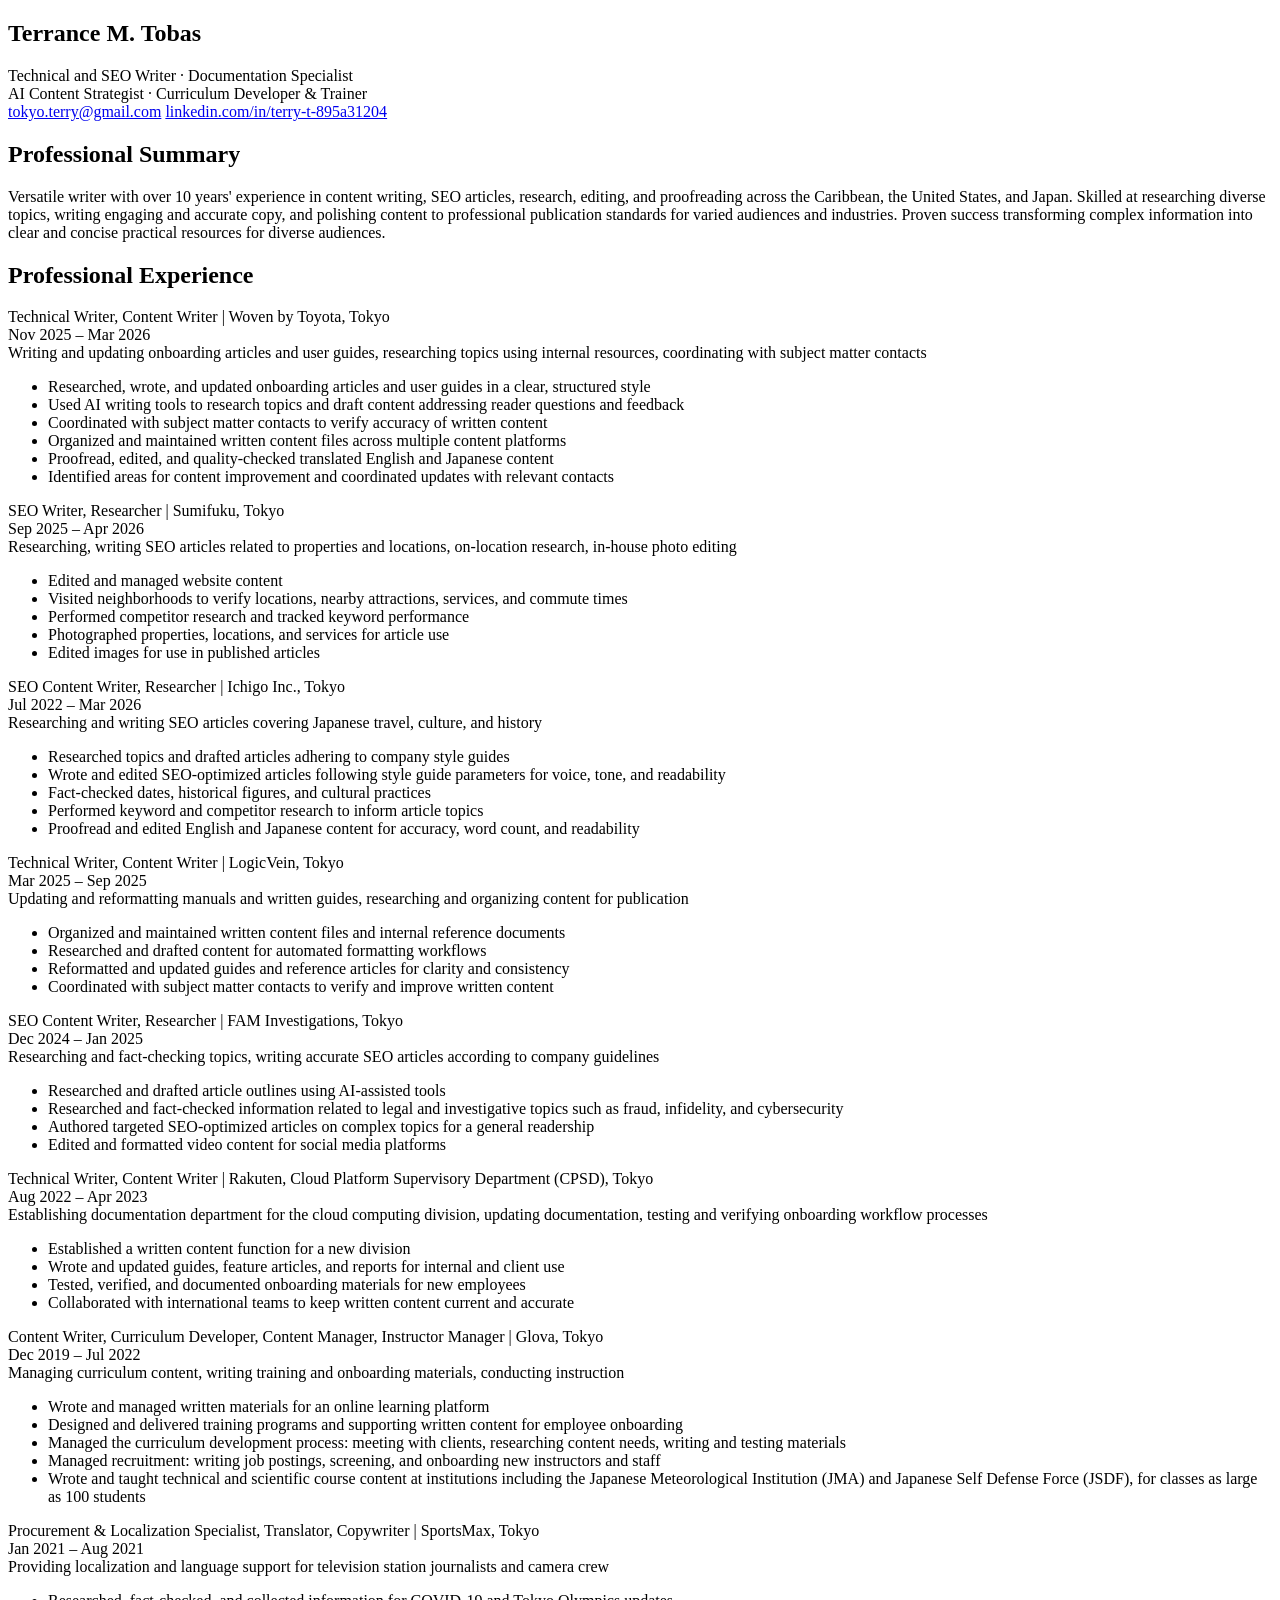
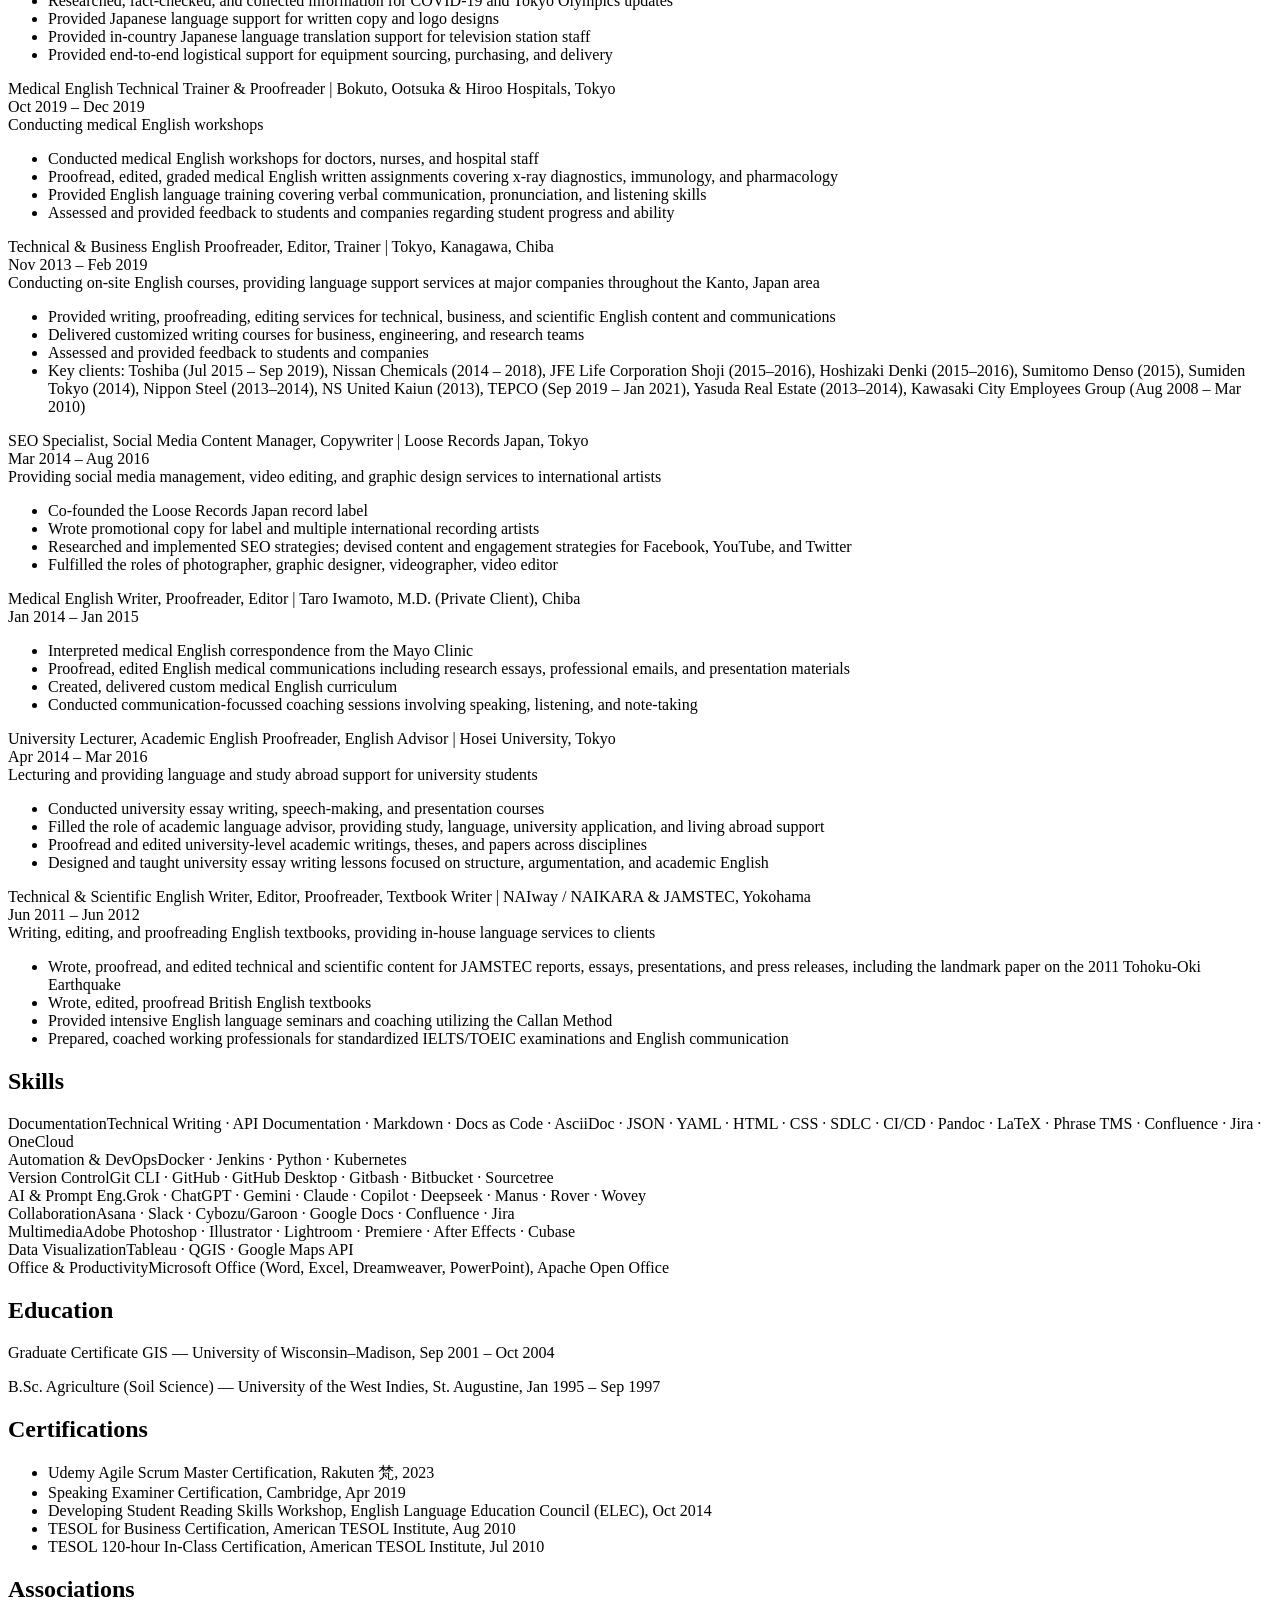
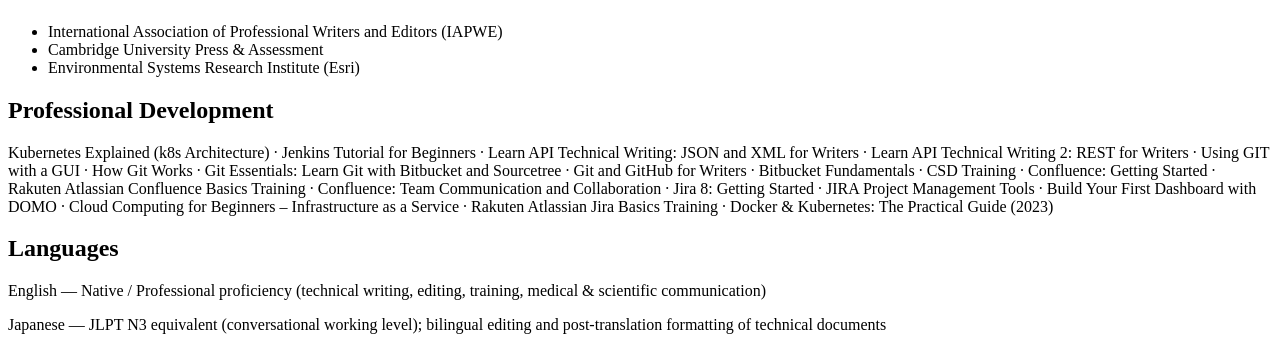
==== resume.html @ 7498632b "add terry resume files" ====
<!DOCTYPE html>
<html lang="en">
<head>
  <meta charset="utf-8">
  <meta name="viewport" content="width=device-width, initial-scale=1.0">
  <title>Terrance M. Tobas | Resume</title>
  <meta name="description" content="Resume of Terrance M. Tobas — Technical and SEO Writer, Documentation Specialist, AI Content Strategist, Curriculum Developer &amp; Trainer">
  <link rel="stylesheet" href="css/resume.css">
</head>
<body>

<article class="resume">

  <header class="resume-header">
    <h1>Terrance M. Tobas</h1>
    <div class="subtitle">Technical and SEO Writer &middot; Documentation Specialist<br>AI Content Strategist &middot; Curriculum Developer &amp; Trainer</div>
    <div class="contact-links">
      <a href="mailto:tokyo.terry@gmail.com">tokyo.terry@gmail.com</a>
      <a href="https://www.linkedin.com/in/terry-t-895a31204">linkedin.com/in/terry-t-895a31204</a>
    </div>
  </header>

  <h2>Professional Summary</h2>
  <p>Versatile writer with over 10 years' experience in content writing, SEO articles, research, editing, and proofreading across the Caribbean, the United States, and Japan. Skilled at researching diverse topics, writing engaging and accurate copy, and polishing content to professional publication standards for varied audiences and industries. Proven success transforming complex information into clear and concise practical resources for diverse audiences.</p>

  <h2>Professional Experience</h2>

  <div class="job">
    <div class="job-header">
      <div class="job-title">Technical Writer, Content Writer <span class="company">| Woven by Toyota, Tokyo</span></div>
      <div class="job-dates">Nov 2025 &ndash; Mar 2026</div>
    </div>
    <div class="job-summary">Writing and updating onboarding articles and user guides, researching topics using internal resources, coordinating with subject matter contacts</div>
    <ul>
      <li>Researched, wrote, and updated onboarding articles and user guides in a clear, structured style</li>
      <li>Used AI writing tools to research topics and draft content addressing reader questions and feedback</li>
      <li>Coordinated with subject matter contacts to verify accuracy of written content</li>
      <li>Organized and maintained written content files across multiple content platforms</li>
      <li>Proofread, edited, and quality-checked translated English and Japanese content</li>
      <li>Identified areas for content improvement and coordinated updates with relevant contacts</li>
    </ul>
  </div>

  <div class="job">
    <div class="job-header">
      <div class="job-title">SEO Writer, Researcher <span class="company">| Sumifuku, Tokyo</span></div>
      <div class="job-dates">Sep 2025 &ndash; Apr 2026</div>
    </div>
    <div class="job-summary">Researching, writing SEO articles related to properties and locations, on-location research, in-house photo editing</div>
    <ul>
      <li>Edited and managed website content</li>
      <li>Visited neighborhoods to verify locations, nearby attractions, services, and commute times</li>
      <li>Performed competitor research and tracked keyword performance</li>
      <li>Photographed properties, locations, and services for article use</li>
      <li>Edited images for use in published articles</li>
    </ul>
  </div>

  <div class="job">
    <div class="job-header">
      <div class="job-title">SEO Content Writer, Researcher <span class="company">| Ichigo Inc., Tokyo</span></div>
      <div class="job-dates">Jul 2022 &ndash; Mar 2026</div>
    </div>
    <div class="job-summary">Researching and writing SEO articles covering Japanese travel, culture, and history</div>
    <ul>
      <li>Researched topics and drafted articles adhering to company style guides</li>
      <li>Wrote and edited SEO-optimized articles following style guide parameters for voice, tone, and readability</li>
      <li>Fact-checked dates, historical figures, and cultural practices</li>
      <li>Performed keyword and competitor research to inform article topics</li>
      <li>Proofread and edited English and Japanese content for accuracy, word count, and readability</li>
    </ul>
  </div>

  <div class="job">
    <div class="job-header">
      <div class="job-title">Technical Writer, Content Writer <span class="company">| LogicVein, Tokyo</span></div>
      <div class="job-dates">Mar 2025 &ndash; Sep 2025</div>
    </div>
    <div class="job-summary">Updating and reformatting manuals and written guides, researching and organizing content for publication</div>
    <ul>
      <li>Organized and maintained written content files and internal reference documents</li>
      <li>Researched and drafted content for automated formatting workflows</li>
      <li>Reformatted and updated guides and reference articles for clarity and consistency</li>
      <li>Coordinated with subject matter contacts to verify and improve written content</li>
    </ul>
  </div>

  <div class="job">
    <div class="job-header">
      <div class="job-title">SEO Content Writer, Researcher <span class="company">| FAM Investigations, Tokyo</span></div>
      <div class="job-dates">Dec 2024 &ndash; Jan 2025</div>
    </div>
    <div class="job-summary">Researching and fact-checking topics, writing accurate SEO articles according to company guidelines</div>
    <ul>
      <li>Researched and drafted article outlines using AI-assisted tools</li>
      <li>Researched and fact-checked information related to legal and investigative topics such as fraud, infidelity, and cybersecurity</li>
      <li>Authored targeted SEO-optimized articles on complex topics for a general readership</li>
      <li>Edited and formatted video content for social media platforms</li>
    </ul>
  </div>

  <div class="job">
    <div class="job-header">
      <div class="job-title">Technical Writer, Content Writer <span class="company">| Rakuten, Cloud Platform Supervisory Department (CPSD), Tokyo</span></div>
      <div class="job-dates">Aug 2022 &ndash; Apr 2023</div>
    </div>
    <div class="job-summary">Establishing documentation department for the cloud computing division, updating documentation, testing and verifying onboarding workflow processes</div>
    <ul>
      <li>Established a written content function for a new division</li>
      <li>Wrote and updated guides, feature articles, and reports for internal and client use</li>
      <li>Tested, verified, and documented onboarding materials for new employees</li>
      <li>Collaborated with international teams to keep written content current and accurate</li>
    </ul>
  </div>

  <div class="job">
    <div class="job-header">
      <div class="job-title">Content Writer, Curriculum Developer, Content Manager, Instructor Manager <span class="company">| Glova, Tokyo</span></div>
      <div class="job-dates">Dec 2019 &ndash; Jul 2022</div>
    </div>
    <div class="job-summary">Managing curriculum content, writing training and onboarding materials, conducting instruction</div>
    <ul>
      <li>Wrote and managed written materials for an online learning platform</li>
      <li>Designed and delivered training programs and supporting written content for employee onboarding</li>
      <li>Managed the curriculum development process: meeting with clients, researching content needs, writing and testing materials</li>
      <li>Managed recruitment: writing job postings, screening, and onboarding new instructors and staff</li>
      <li>Wrote and taught technical and scientific course content at institutions including the Japanese Meteorological Institution (JMA) and Japanese Self Defense Force (JSDF), for classes as large as 100 students</li>
    </ul>
  </div>

  <div class="job">
    <div class="job-header">
      <div class="job-title">Procurement &amp; Localization Specialist, Translator, Copywriter <span class="company">| SportsMax, Tokyo</span></div>
      <div class="job-dates">Jan 2021 &ndash; Aug 2021</div>
    </div>
    <div class="job-summary">Providing localization and language support for television station journalists and camera crew</div>
    <ul>
      <li>Researched, fact-checked, and collected information for COVID-19 and Tokyo Olympics updates</li>
      <li>Provided Japanese language support for written copy and logo designs</li>
      <li>Provided in-country Japanese language translation support for television station staff</li>
      <li>Provided end-to-end logistical support for equipment sourcing, purchasing, and delivery</li>
    </ul>
  </div>

  <div class="job">
    <div class="job-header">
      <div class="job-title">Medical English Technical Trainer &amp; Proofreader <span class="company">| Bokuto, Ootsuka &amp; Hiroo Hospitals, Tokyo</span></div>
      <div class="job-dates">Oct 2019 &ndash; Dec 2019</div>
    </div>
    <div class="job-summary">Conducting medical English workshops</div>
    <ul>
      <li>Conducted medical English workshops for doctors, nurses, and hospital staff</li>
      <li>Proofread, edited, graded medical English written assignments covering x-ray diagnostics, immunology, and pharmacology</li>
      <li>Provided English language training covering verbal communication, pronunciation, and listening skills</li>
      <li>Assessed and provided feedback to students and companies regarding student progress and ability</li>
    </ul>
  </div>

  <div class="job">
    <div class="job-header">
      <div class="job-title">Technical &amp; Business English Proofreader, Editor, Trainer <span class="company">| Tokyo, Kanagawa, Chiba</span></div>
      <div class="job-dates">Nov 2013 &ndash; Feb 2019</div>
    </div>
    <div class="job-summary">Conducting on-site English courses, providing language support services at major companies throughout the Kanto, Japan area</div>
    <ul>
      <li>Provided writing, proofreading, editing services for technical, business, and scientific English content and communications</li>
      <li>Delivered customized writing courses for business, engineering, and research teams</li>
      <li>Assessed and provided feedback to students and companies</li>
      <li>Key clients: Toshiba (Jul 2015 &ndash; Sep 2019), Nissan Chemicals (2014 &ndash; 2018), JFE Life Corporation Shoji (2015&ndash;2016), Hoshizaki Denki (2015&ndash;2016), Sumitomo Denso (2015), Sumiden Tokyo (2014), Nippon Steel (2013&ndash;2014), NS United Kaiun (2013), TEPCO (Sep 2019 &ndash; Jan 2021), Yasuda Real Estate (2013&ndash;2014), Kawasaki City Employees Group (Aug 2008 &ndash; Mar 2010)</li>
    </ul>
  </div>

  <div class="job">
    <div class="job-header">
      <div class="job-title">SEO Specialist, Social Media Content Manager, Copywriter <span class="company">| Loose Records Japan, Tokyo</span></div>
      <div class="job-dates">Mar 2014 &ndash; Aug 2016</div>
    </div>
    <div class="job-summary">Providing social media management, video editing, and graphic design services to international artists</div>
    <ul>
      <li>Co-founded the Loose Records Japan record label</li>
      <li>Wrote promotional copy for label and multiple international recording artists</li>
      <li>Researched and implemented SEO strategies; devised content and engagement strategies for Facebook, YouTube, and Twitter</li>
      <li>Fulfilled the roles of photographer, graphic designer, videographer, video editor</li>
    </ul>
  </div>

  <div class="job">
    <div class="job-header">
      <div class="job-title">Medical English Writer, Proofreader, Editor <span class="company">| Taro Iwamoto, M.D. (Private Client), Chiba</span></div>
      <div class="job-dates">Jan 2014 &ndash; Jan 2015</div>
    </div>
    <ul>
      <li>Interpreted medical English correspondence from the Mayo Clinic</li>
      <li>Proofread, edited English medical communications including research essays, professional emails, and presentation materials</li>
      <li>Created, delivered custom medical English curriculum</li>
      <li>Conducted communication-focussed coaching sessions involving speaking, listening, and note-taking</li>
    </ul>
  </div>

  <div class="job">
    <div class="job-header">
      <div class="job-title">University Lecturer, Academic English Proofreader, English Advisor <span class="company">| Hosei University, Tokyo</span></div>
      <div class="job-dates">Apr 2014 &ndash; Mar 2016</div>
    </div>
    <div class="job-summary">Lecturing and providing language and study abroad support for university students</div>
    <ul>
      <li>Conducted university essay writing, speech-making, and presentation courses</li>
      <li>Filled the role of academic language advisor, providing study, language, university application, and living abroad support</li>
      <li>Proofread and edited university-level academic writings, theses, and papers across disciplines</li>
      <li>Designed and taught university essay writing lessons focused on structure, argumentation, and academic English</li>
    </ul>
  </div>

  <div class="job">
    <div class="job-header">
      <div class="job-title">Technical &amp; Scientific English Writer, Editor, Proofreader, Textbook Writer <span class="company">| NAIway / NAIKARA &amp; JAMSTEC, Yokohama</span></div>
      <div class="job-dates">Jun 2011 &ndash; Jun 2012</div>
    </div>
    <div class="job-summary">Writing, editing, and proofreading English textbooks, providing in-house language services to clients</div>
    <ul>
      <li>Wrote, proofread, and edited technical and scientific content for JAMSTEC reports, essays, presentations, and press releases, including the landmark paper on the 2011 Tohoku-Oki Earthquake</li>
      <li>Wrote, edited, proofread British English textbooks</li>
      <li>Provided intensive English language seminars and coaching utilizing the Callan Method</li>
      <li>Prepared, coached working professionals for standardized IELTS/TOEIC examinations and English communication</li>
    </ul>
  </div>

  <h2>Skills</h2>
  <div class="skills">
    <div class="skill-row"><span class="label">Documentation</span><span>Technical Writing &middot; API Documentation &middot; Markdown &middot; Docs as Code &middot; AsciiDoc &middot; JSON &middot; YAML &middot; HTML &middot; CSS &middot; SDLC &middot; CI/CD &middot; Pandoc &middot; LaTeX &middot; Phrase TMS &middot; Confluence &middot; Jira &middot; OneCloud</span></div>
    <div class="skill-row"><span class="label">Automation &amp; DevOps</span><span>Docker &middot; Jenkins &middot; Python &middot; Kubernetes</span></div>
    <div class="skill-row"><span class="label">Version Control</span><span>Git CLI &middot; GitHub &middot; GitHub Desktop &middot; Gitbash &middot; Bitbucket &middot; Sourcetree</span></div>
    <div class="skill-row"><span class="label">AI &amp; Prompt Eng.</span><span>Grok &middot; ChatGPT &middot; Gemini &middot; Claude &middot; Copilot &middot; Deepseek &middot; Manus &middot; Rover &middot; Wovey</span></div>
    <div class="skill-row"><span class="label">Collaboration</span><span>Asana &middot; Slack &middot; Cybozu/Garoon &middot; Google Docs &middot; Confluence &middot; Jira</span></div>
    <div class="skill-row"><span class="label">Multimedia</span><span>Adobe Photoshop &middot; Illustrator &middot; Lightroom &middot; Premiere &middot; After Effects &middot; Cubase</span></div>
    <div class="skill-row"><span class="label">Data Visualization</span><span>Tableau &middot; QGIS &middot; Google Maps API</span></div>
    <div class="skill-row"><span class="label">Office &amp; Productivity</span><span>Microsoft Office (Word, Excel, Dreamweaver, PowerPoint), Apache Open Office</span></div>
  </div>

  <h2>Education</h2>
  <div class="education">
    <p class="education-item">Graduate Certificate GIS &mdash; University of Wisconsin&ndash;Madison<span class="dates-hidden">, Sep 2001 &ndash; Oct 2004</span></p>
    <p class="education-item">B.Sc. Agriculture (Soil Science) &mdash; University of the West Indies, St. Augustine<span class="dates-hidden">, Jan 1995 &ndash; Sep 1997</span></p>
  </div>

  <h2>Certifications</h2>
  <ul>
    <li>Udemy Agile Scrum Master Certification, Rakuten &#26805;, 2023</li>
    <li>Speaking Examiner Certification, Cambridge, Apr 2019</li>
    <li>Developing Student Reading Skills Workshop, English Language Education Council (ELEC), Oct 2014</li>
    <li>TESOL for Business Certification, American TESOL Institute, Aug 2010</li>
    <li>TESOL 120-hour In-Class Certification, American TESOL Institute, Jul 2010</li>
  </ul>

  <h2>Associations</h2>
  <ul>
    <li>International Association of Professional Writers and Editors (IAPWE)</li>
    <li>Cambridge University Press &amp; Assessment</li>
    <li>Environmental Systems Research Institute (Esri)</li>
  </ul>

  <h2>Professional Development</h2>
  <p>Kubernetes Explained (k8s Architecture) &middot; Jenkins Tutorial for Beginners &middot; Learn API Technical Writing: JSON and XML for Writers &middot; Learn API Technical Writing 2: REST for Writers &middot; Using GIT with a GUI &middot; How Git Works &middot; Git Essentials: Learn Git with Bitbucket and Sourcetree &middot; Git and GitHub for Writers &middot; Bitbucket Fundamentals &middot; CSD Training &middot; Confluence: Getting Started &middot; Rakuten Atlassian Confluence Basics Training &middot; Confluence: Team Communication and Collaboration &middot; Jira 8: Getting Started &middot; JIRA Project Management Tools &middot; Build Your First Dashboard with DOMO &middot; Cloud Computing for Beginners &ndash; Infrastructure as a Service &middot; Rakuten Atlassian Jira Basics Training &middot; Docker &amp; Kubernetes: The Practical Guide (2023)</p>

  <h2>Languages</h2>
  <p class="tight">English &mdash; Native / Professional proficiency (technical writing, editing, training, medical &amp; scientific communication)</p>
  <p>Japanese &mdash; JLPT N3 equivalent (conversational working level); bilingual editing and post-translation formatting of technical documents</p>

</article>

</body>
</html>
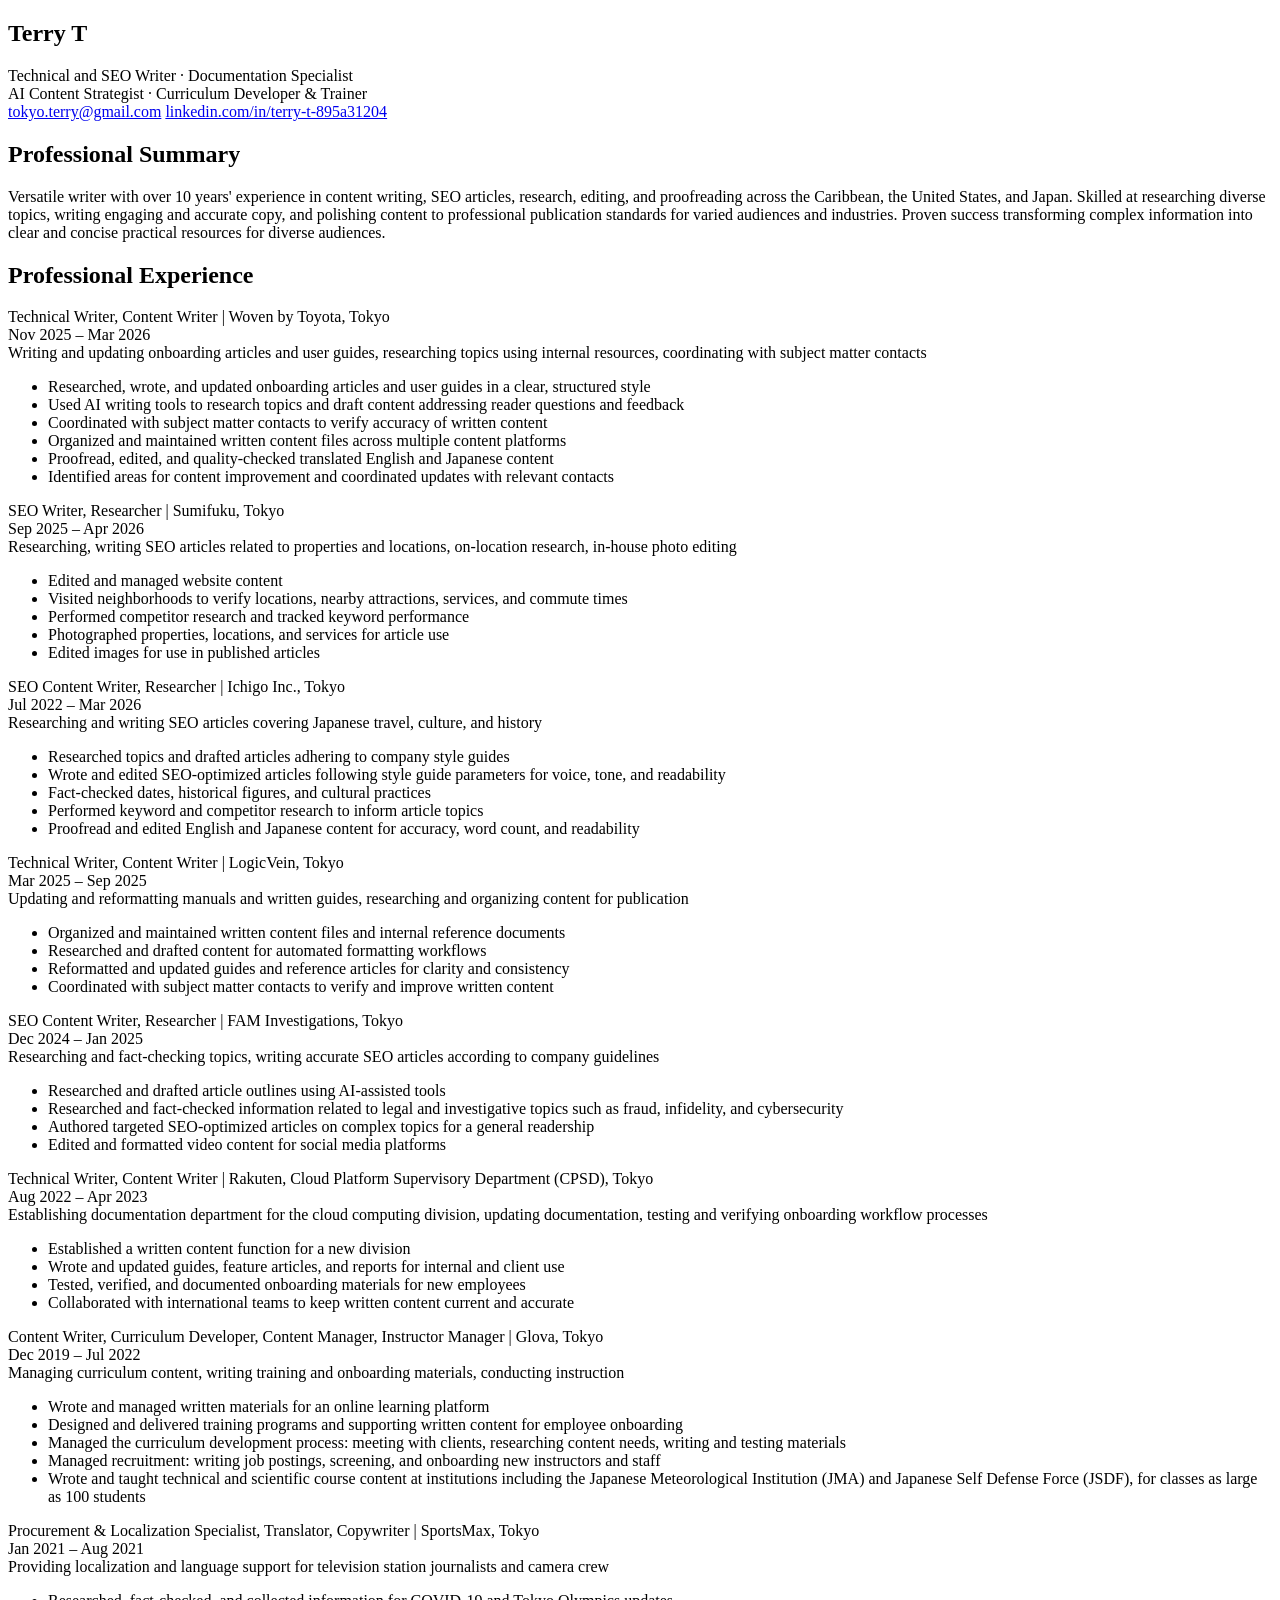
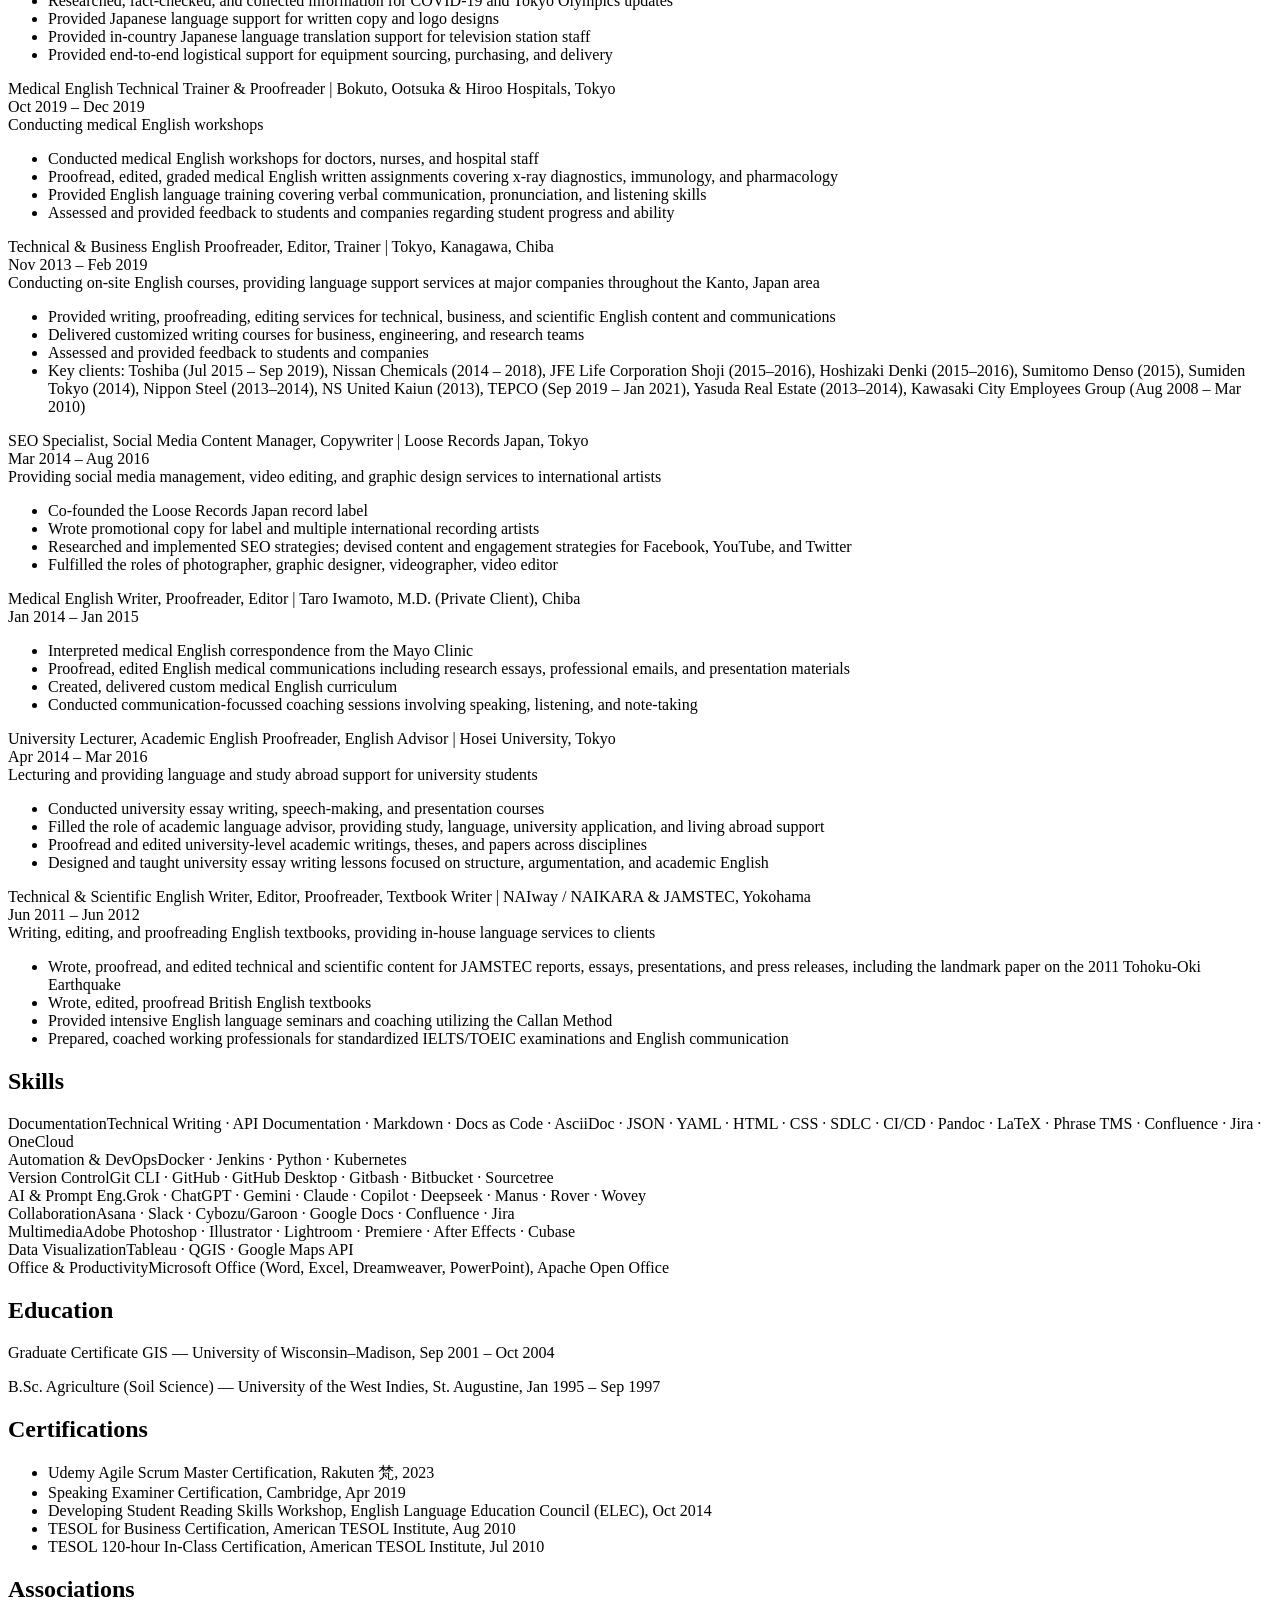
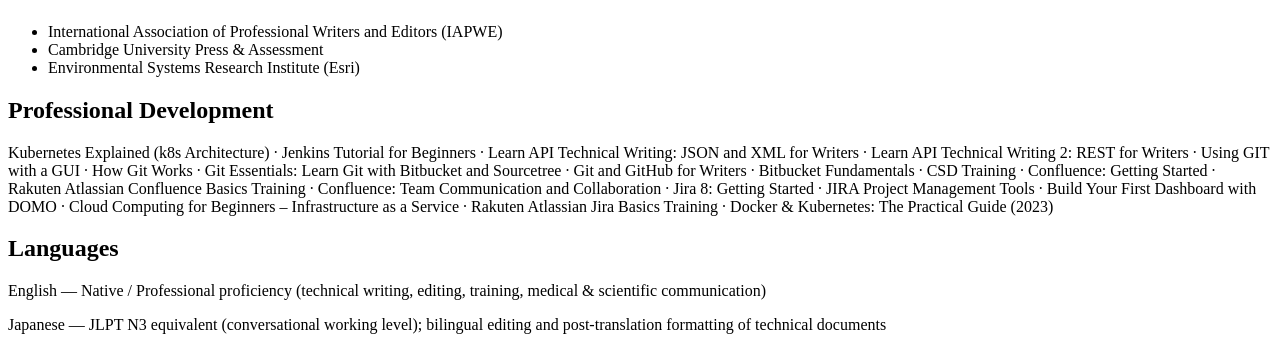
==== commit 452ec220: "Update name in resume header" ====
--- a/resume.html
+++ b/resume.html
@@ -12,7 +12,7 @@
 <article class="resume">
 
   <header class="resume-header">
-    <h1>Terrance M. Tobas</h1>
+    <h1>Terry T</h1>
     <div class="subtitle">Technical and SEO Writer &middot; Documentation Specialist<br>AI Content Strategist &middot; Curriculum Developer &amp; Trainer</div>
     <div class="contact-links">
       <a href="mailto:tokyo.terry@gmail.com">tokyo.terry@gmail.com</a>
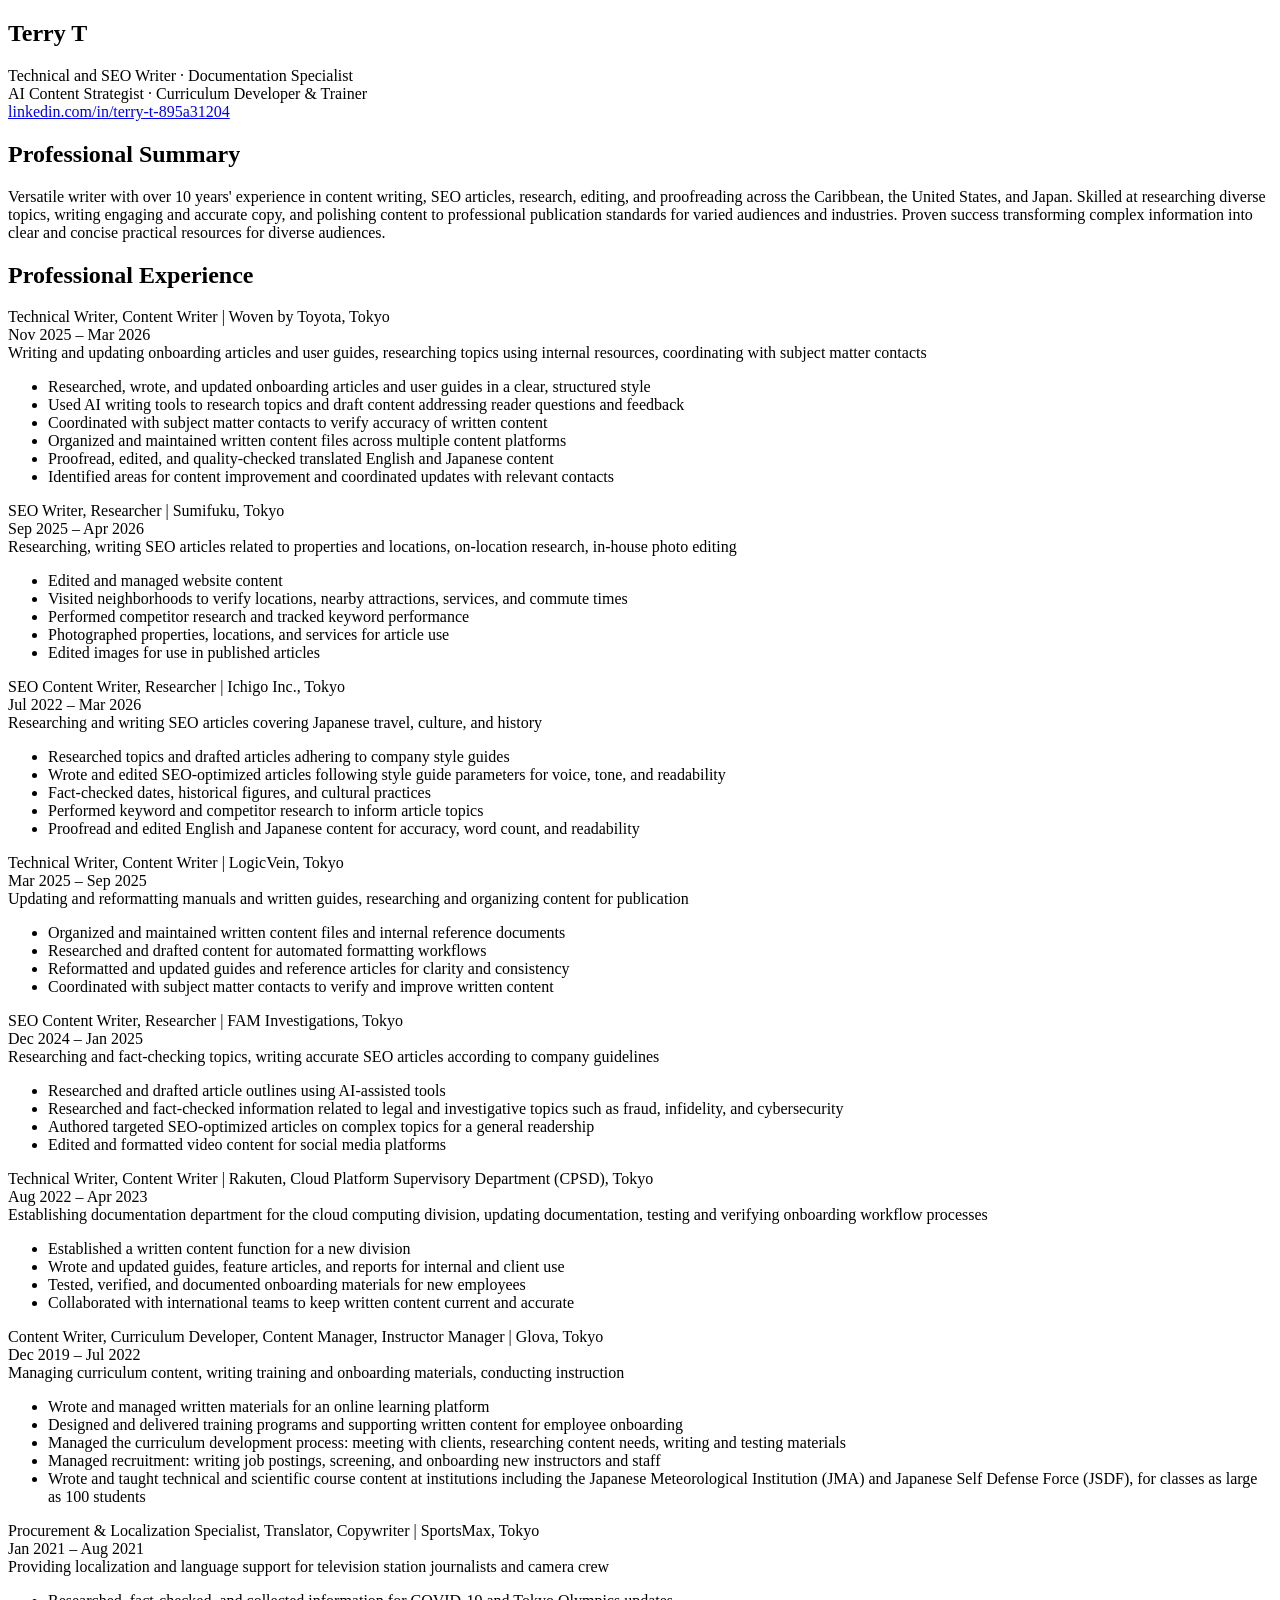
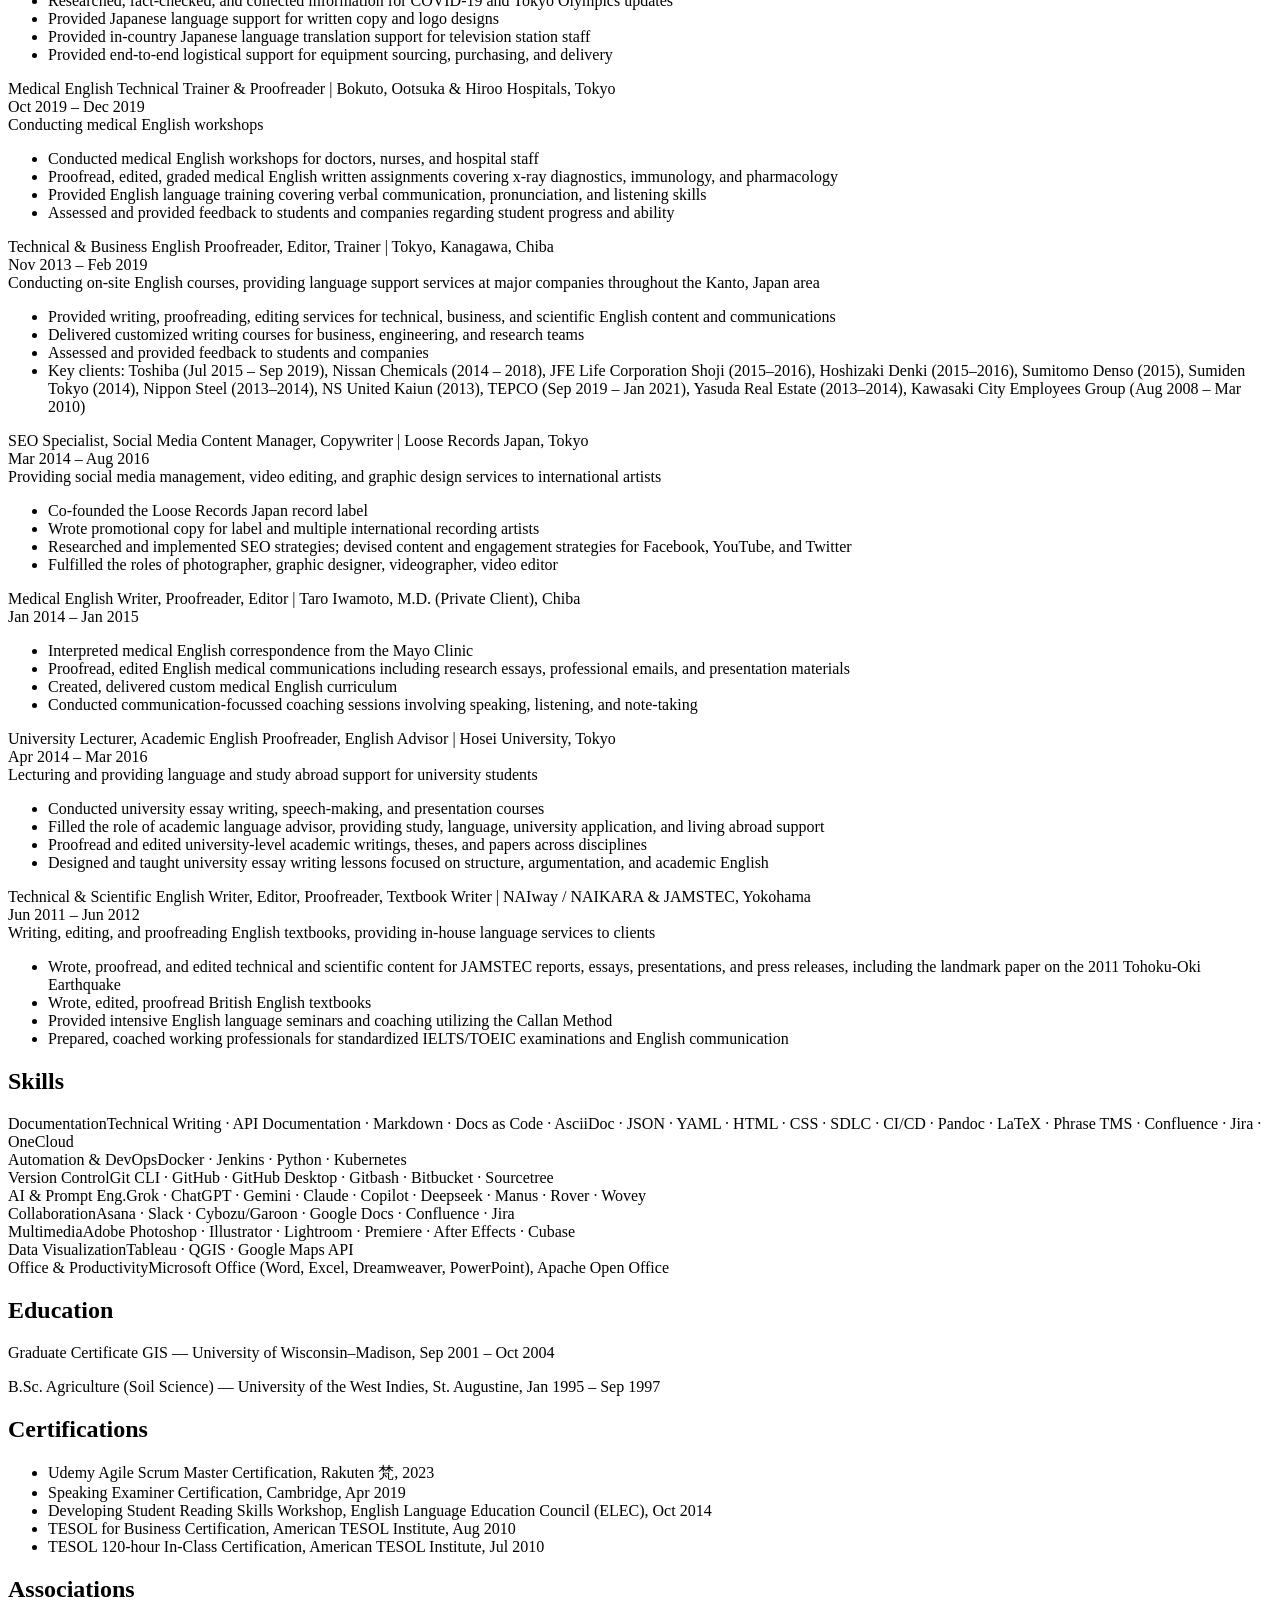
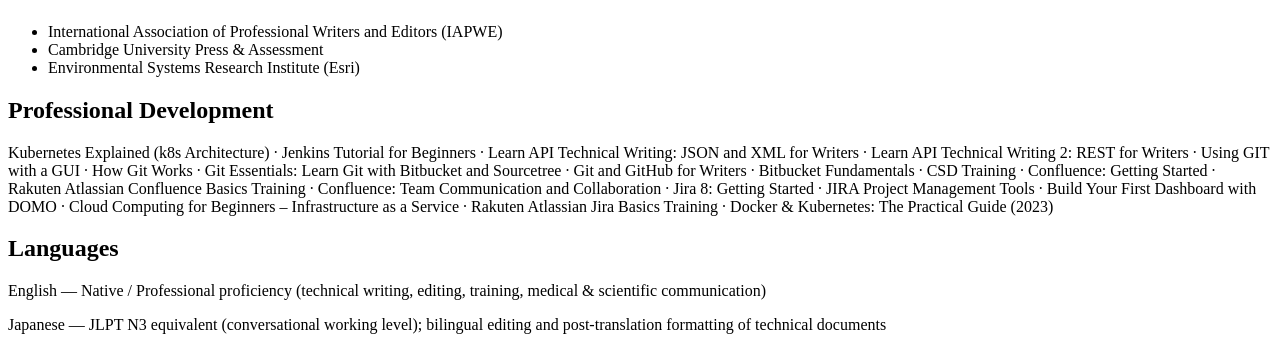
==== commit 351bf40c: "Remove email link from resume Removed email link from the resume header." ====
--- a/resume.html
+++ b/resume.html
@@ -3,7 +3,7 @@
 <head>
   <meta charset="utf-8">
   <meta name="viewport" content="width=device-width, initial-scale=1.0">
-  <title>Terrance M. Tobas | Resume</title>
+  <title>Terry T | Resume</title>
   <meta name="description" content="Resume of Terrance M. Tobas — Technical and SEO Writer, Documentation Specialist, AI Content Strategist, Curriculum Developer &amp; Trainer">
   <link rel="stylesheet" href="css/resume.css">
 </head>
@@ -15,7 +15,6 @@
     <h1>Terry T</h1>
     <div class="subtitle">Technical and SEO Writer &middot; Documentation Specialist<br>AI Content Strategist &middot; Curriculum Developer &amp; Trainer</div>
     <div class="contact-links">
-      <a href="mailto:tokyo.terry@gmail.com">tokyo.terry@gmail.com</a>
       <a href="https://www.linkedin.com/in/terry-t-895a31204">linkedin.com/in/terry-t-895a31204</a>
     </div>
   </header>
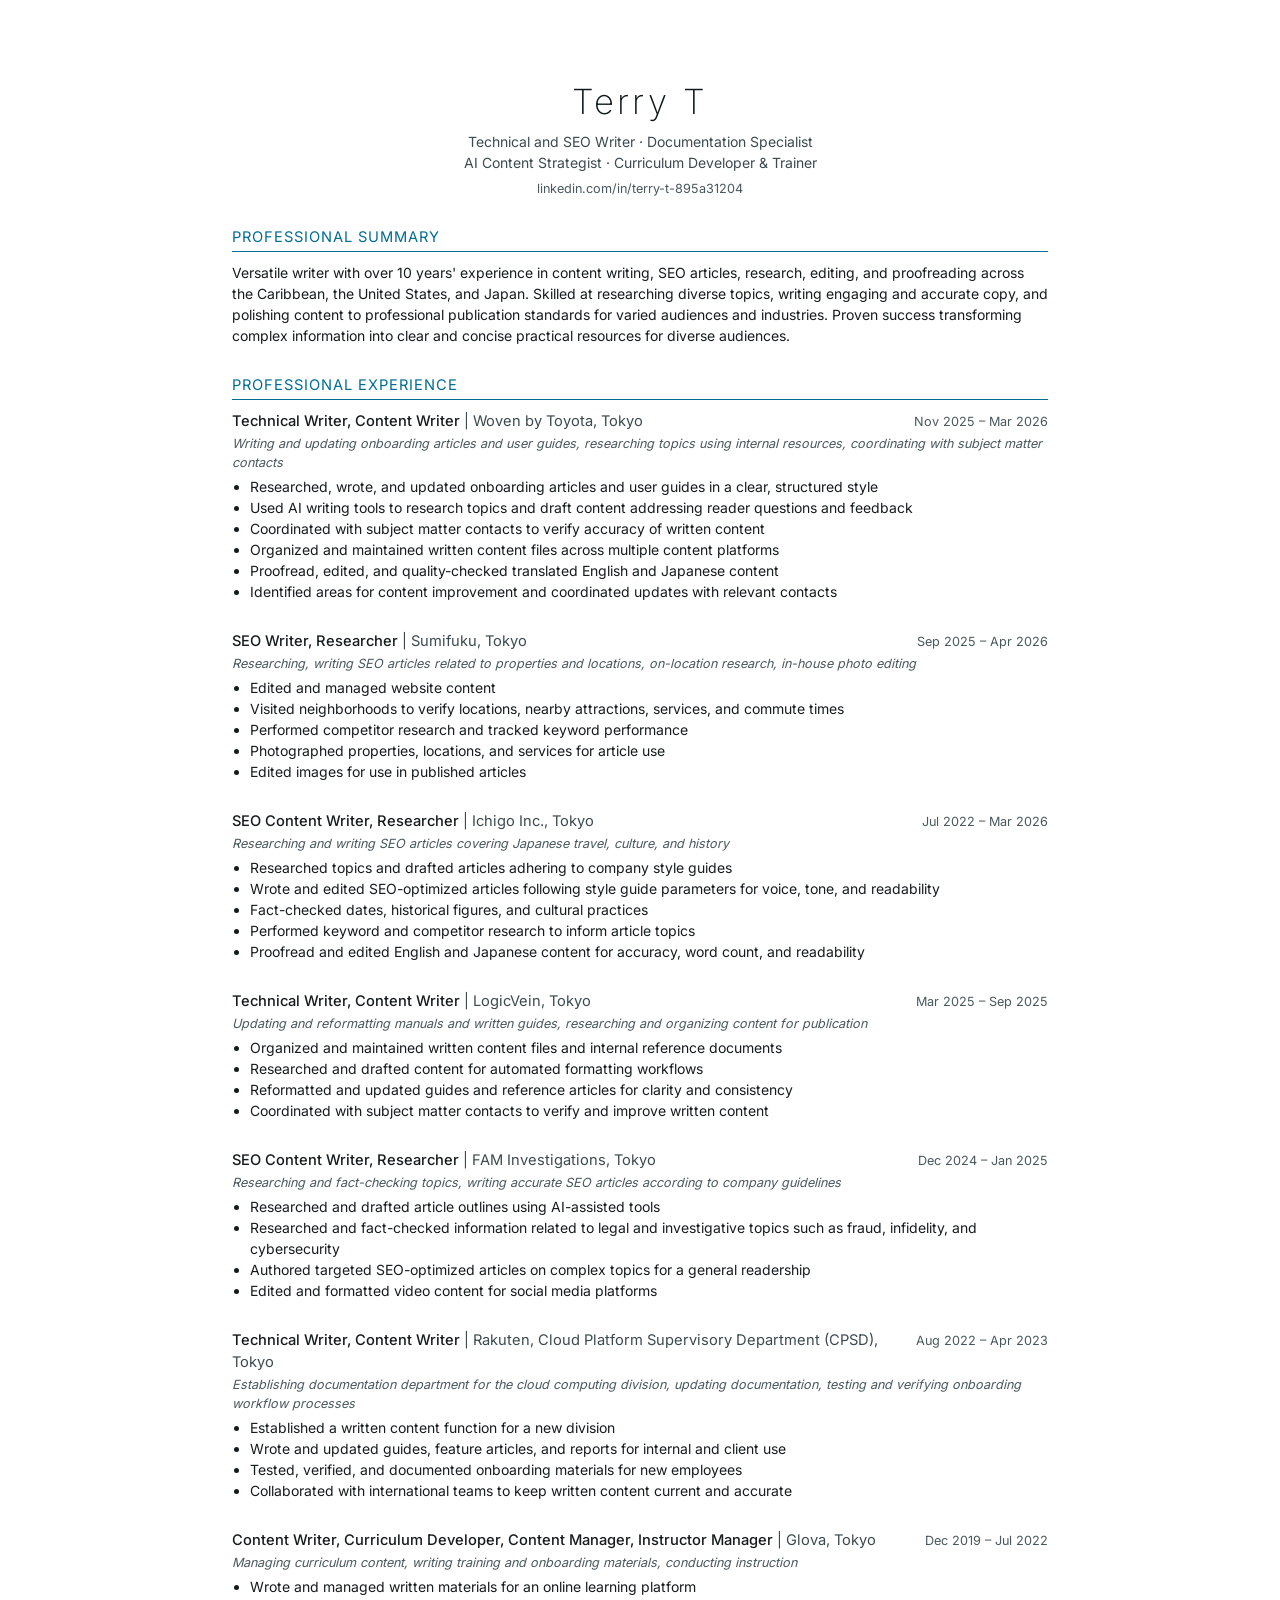
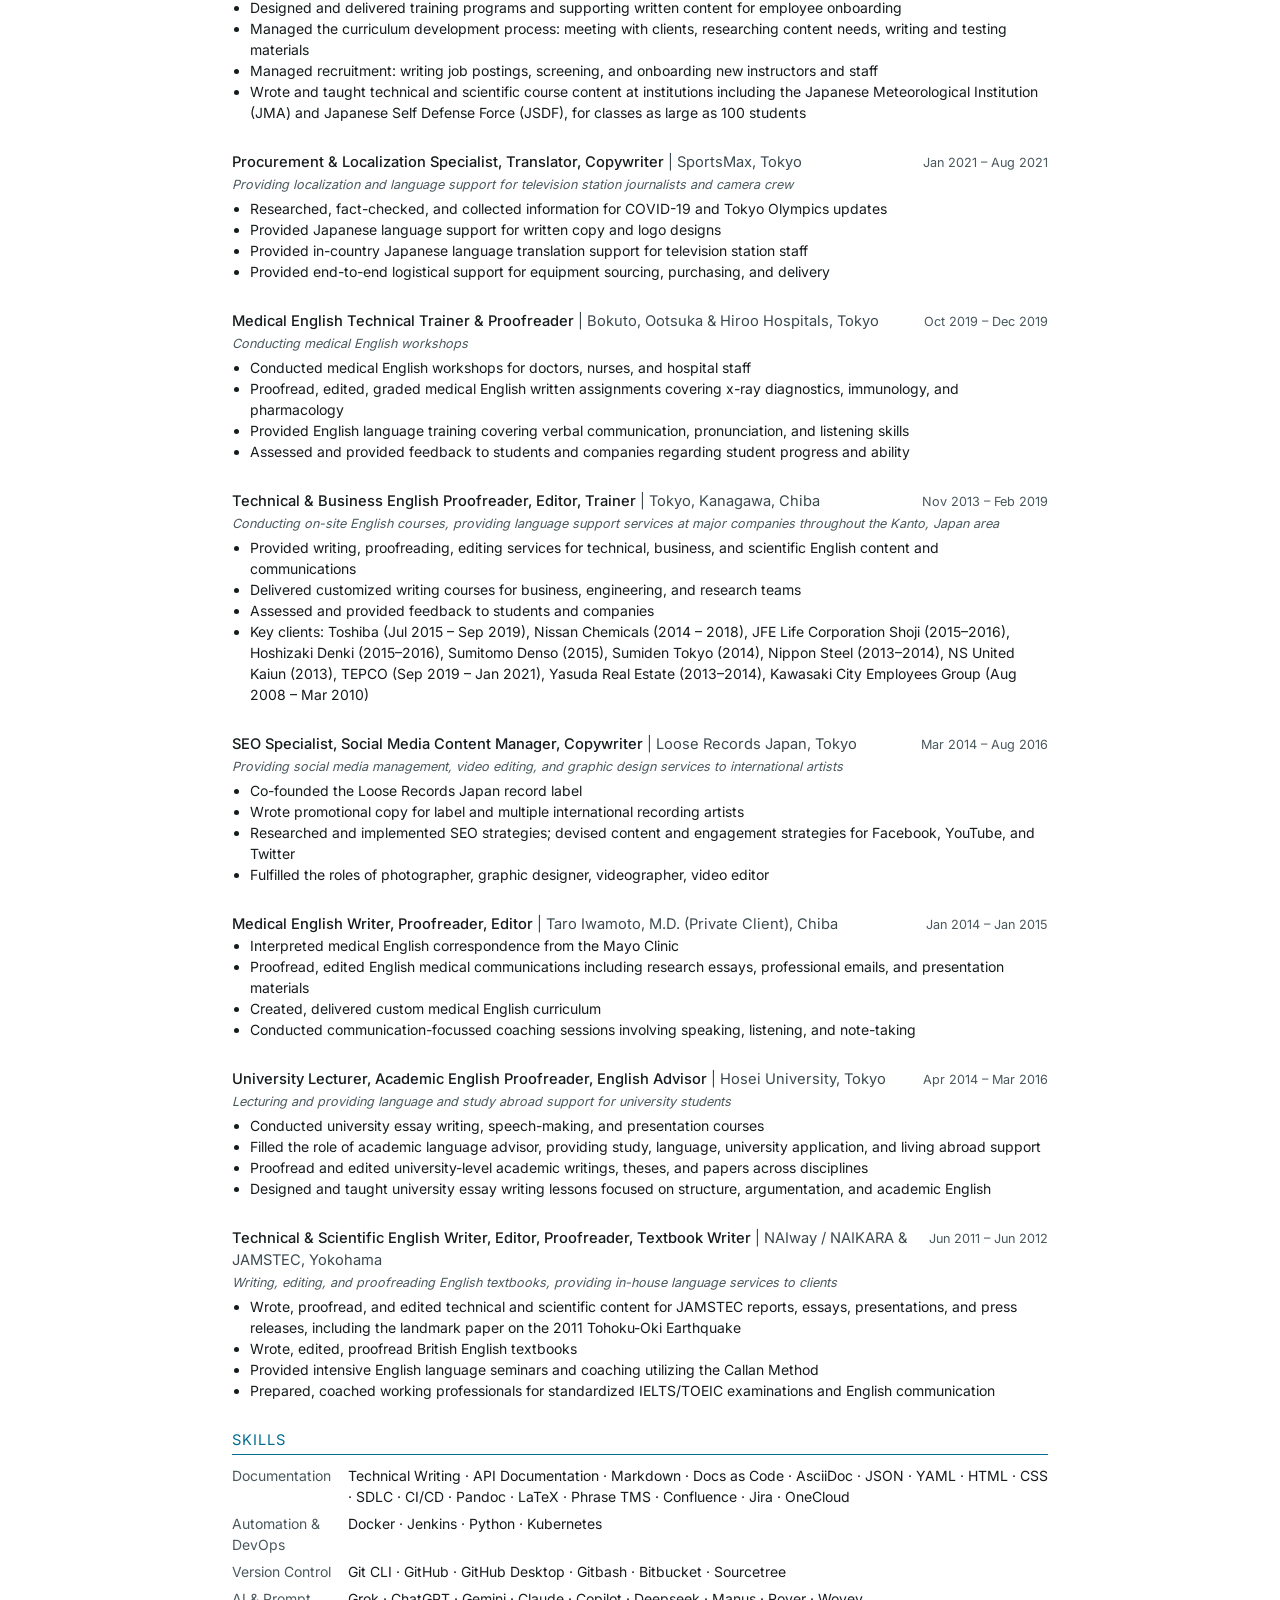
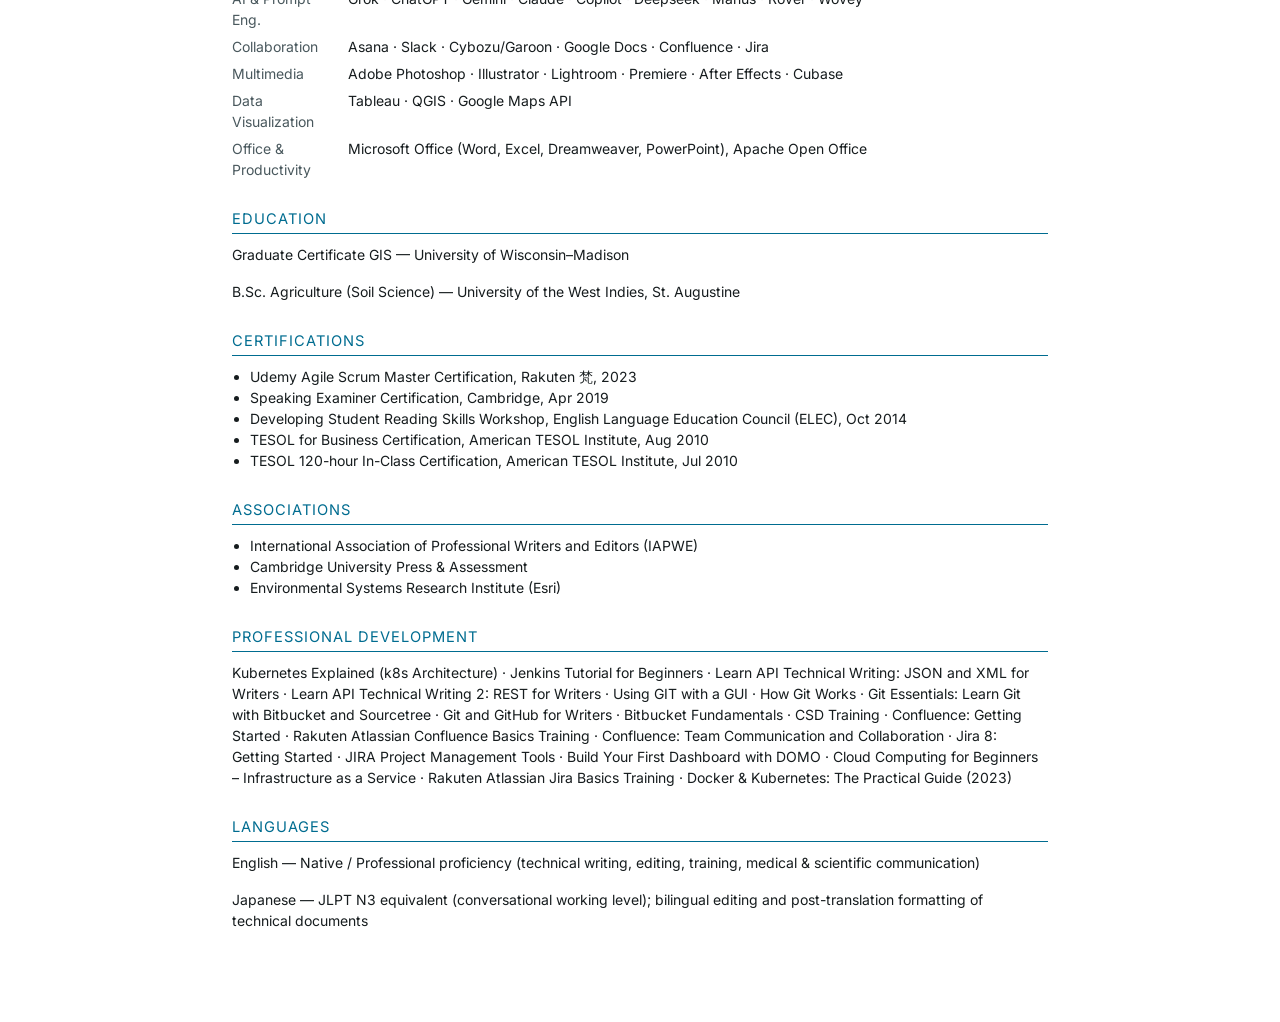
==== commit 5ea027b9: "change name spelling" ====
--- a/resume.html
+++ b/resume.html
@@ -4,7 +4,7 @@
   <meta charset="utf-8">
   <meta name="viewport" content="width=device-width, initial-scale=1.0">
   <title>Terry T | Resume</title>
-  <meta name="description" content="Resume of Terrance M. Tobas — Technical and SEO Writer, Documentation Specialist, AI Content Strategist, Curriculum Developer &amp; Trainer">
+  <meta name="description" content="Resume of Terry T — Technical and SEO Writer, Documentation Specialist, AI Content Strategist, Curriculum Developer &amp; Trainer">
   <link rel="stylesheet" href="css/resume.css">
 </head>
 <body>
--- a/css/resume.css
+++ b/css/resume.css
@@ -0,0 +1,186 @@
+/* Resume — Terry T
+   Fonts: Inter (variable), subset to latin + latin-ext */
+
+@font-face {
+  font-family: "Inter";
+  font-style: normal;
+  font-weight: 200 700;
+  font-display: swap;
+  src: url("../fonts/inter-latin.woff2") format("woff2");
+  unicode-range: U+0000-00FF, U+0131, U+0152-0153, U+02BB-02BC, U+02C6, U+02DA,
+    U+02DC, U+2000-206F, U+2122, U+2191, U+2193, U+2212, U+2215;
+}
+
+@font-face {
+  font-family: "Inter";
+  font-style: normal;
+  font-weight: 200 700;
+  font-display: swap;
+  src: url("../fonts/inter-latin-ext.woff2") format("woff2");
+  unicode-range: U+0100-02BA, U+02BD-02C5, U+02C7-02CC, U+02CE-02D7,
+    U+02DD-02FF, U+1D00-1DBF, U+1E00-1E9F, U+1EF2-1EFF, U+2020, U+20A0-20AB,
+    U+20AD-20C0, U+2113, U+2C60-2C7F, U+A720-A7FF;
+}
+
+.resume {
+  font-family: "Inter", sans-serif;
+  color: oklch(22% 0.01 220);
+  font-size: 10.5pt;
+  line-height: 1.5;
+  max-width: 8.5in;
+  margin: 0 auto;
+  padding: 0.7in;
+}
+
+.resume-header {
+  margin-bottom: 28px;
+  text-align: center;
+}
+
+.resume-header h1 {
+  font-size: 26pt;
+  font-weight: 200;
+  margin: 0 0 4px;
+  color: oklch(20% 0.015 220);
+  letter-spacing: 3px;
+}
+
+.resume-header .subtitle {
+  font-size: 10.5pt;
+  color: oklch(40% 0.02 220);
+  margin-bottom: 6px;
+}
+
+.resume-header .contact-links {
+  font-size: 9.5pt;
+  color: oklch(45% 0.02 220);
+  display: flex;
+  gap: 14px;
+  flex-wrap: wrap;
+  justify-content: center;
+}
+
+.resume-header .contact-links a {
+  color: inherit;
+  text-decoration: none;
+}
+
+.resume-header .contact-links a:hover {
+  text-decoration: underline;
+}
+
+.resume h2 {
+  font-size: 11pt;
+  font-weight: 400;
+  color: oklch(48% 0.13 220);
+  text-transform: uppercase;
+  letter-spacing: 1px;
+  border-bottom: 1.5px solid oklch(48% 0.13 220);
+  padding-bottom: 3px;
+  margin: 28px 0 10px;
+}
+
+.resume h2:first-of-type {
+  margin-top: 0;
+}
+
+.resume p {
+  margin: 0 0 16px;
+  text-wrap: pretty;
+}
+
+.job {
+  break-inside: avoid;
+  margin-bottom: 28px;
+}
+
+.job-header {
+  display: flex;
+  justify-content: space-between;
+  align-items: baseline;
+  gap: 10px;
+}
+
+.job-title {
+  font-weight: 500;
+  font-size: 11pt;
+}
+
+.job-title .company {
+  font-weight: 400;
+  color: oklch(40% 0.02 220);
+}
+
+.job-dates {
+  font-size: 9.5pt;
+  color: oklch(45% 0.02 220);
+  white-space: nowrap;
+}
+
+.job-summary {
+  font-size: 9.5pt;
+  color: oklch(45% 0.02 220);
+  font-style: italic;
+  margin: 2px 0 4px;
+}
+
+.job ul {
+  margin: 0;
+  padding-left: 18px;
+}
+
+.resume > ul {
+  margin: 0 0 16px;
+  padding-left: 18px;
+}
+
+.skills {
+  margin-bottom: 16px;
+  display: grid;
+  gap: 6px;
+}
+
+.skill-row {
+  display: grid;
+  grid-template-columns: 110px 1fr;
+  gap: 6px;
+}
+
+.skill-row .label {
+  color: oklch(45% 0.02 220);
+}
+
+.tight {
+  margin-bottom: 4px;
+}
+
+.education-item {
+  margin: 0 0 4px;
+}
+
+/* Intentionally invisible — keeps exact dates out of the visual resume
+   (age-neutral presentation) while leaving the text selectable/copyable
+   and present for anyone reading the page source or using a screen reader. */
+.education-item .dates-hidden {
+  color: white;
+}
+
+@media print {
+  .resume {
+    padding: 0;
+  }
+}
+
+@media (max-width: 700px) {
+  .resume {
+    padding: 32px 20px;
+  }
+  .job-header {
+    flex-direction: column;
+    gap: 2px;
+  }
+  .skill-row {
+    grid-template-columns: 1fr;
+    gap: 2px;
+  }
+}
